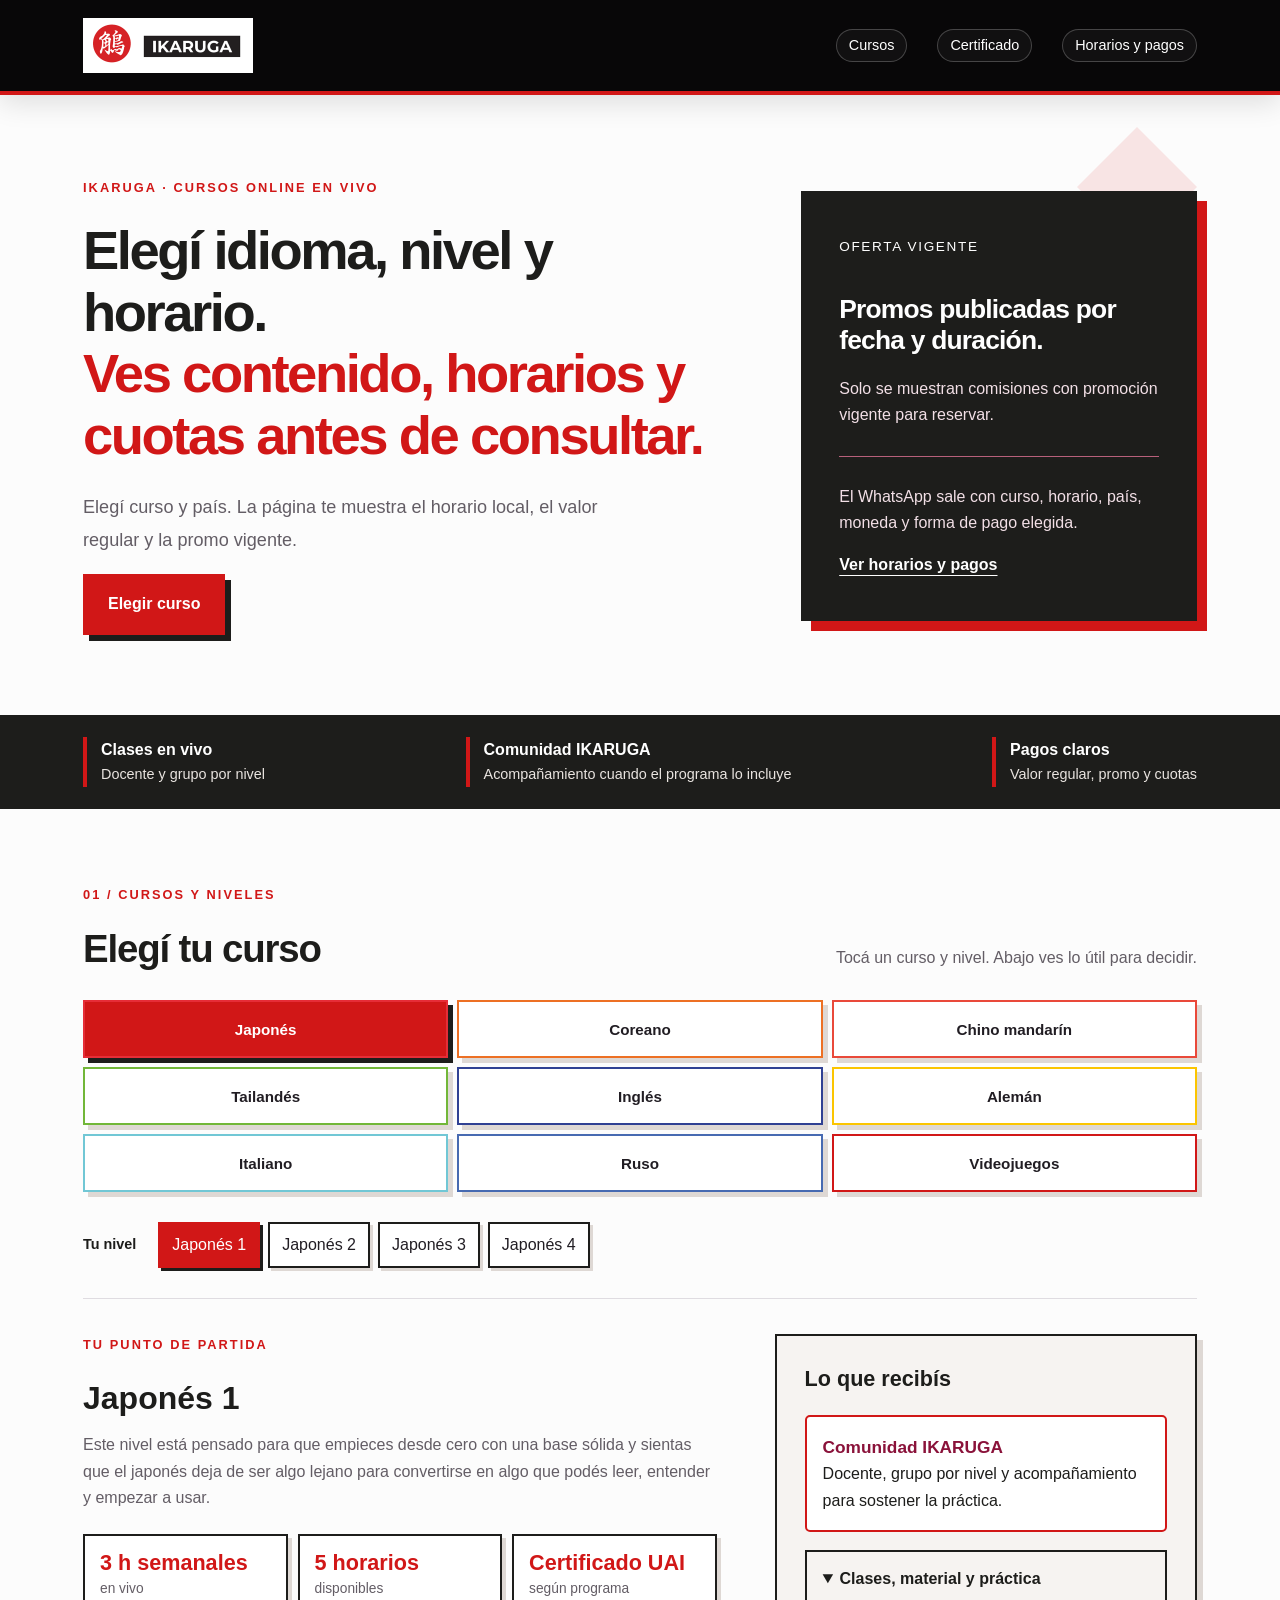
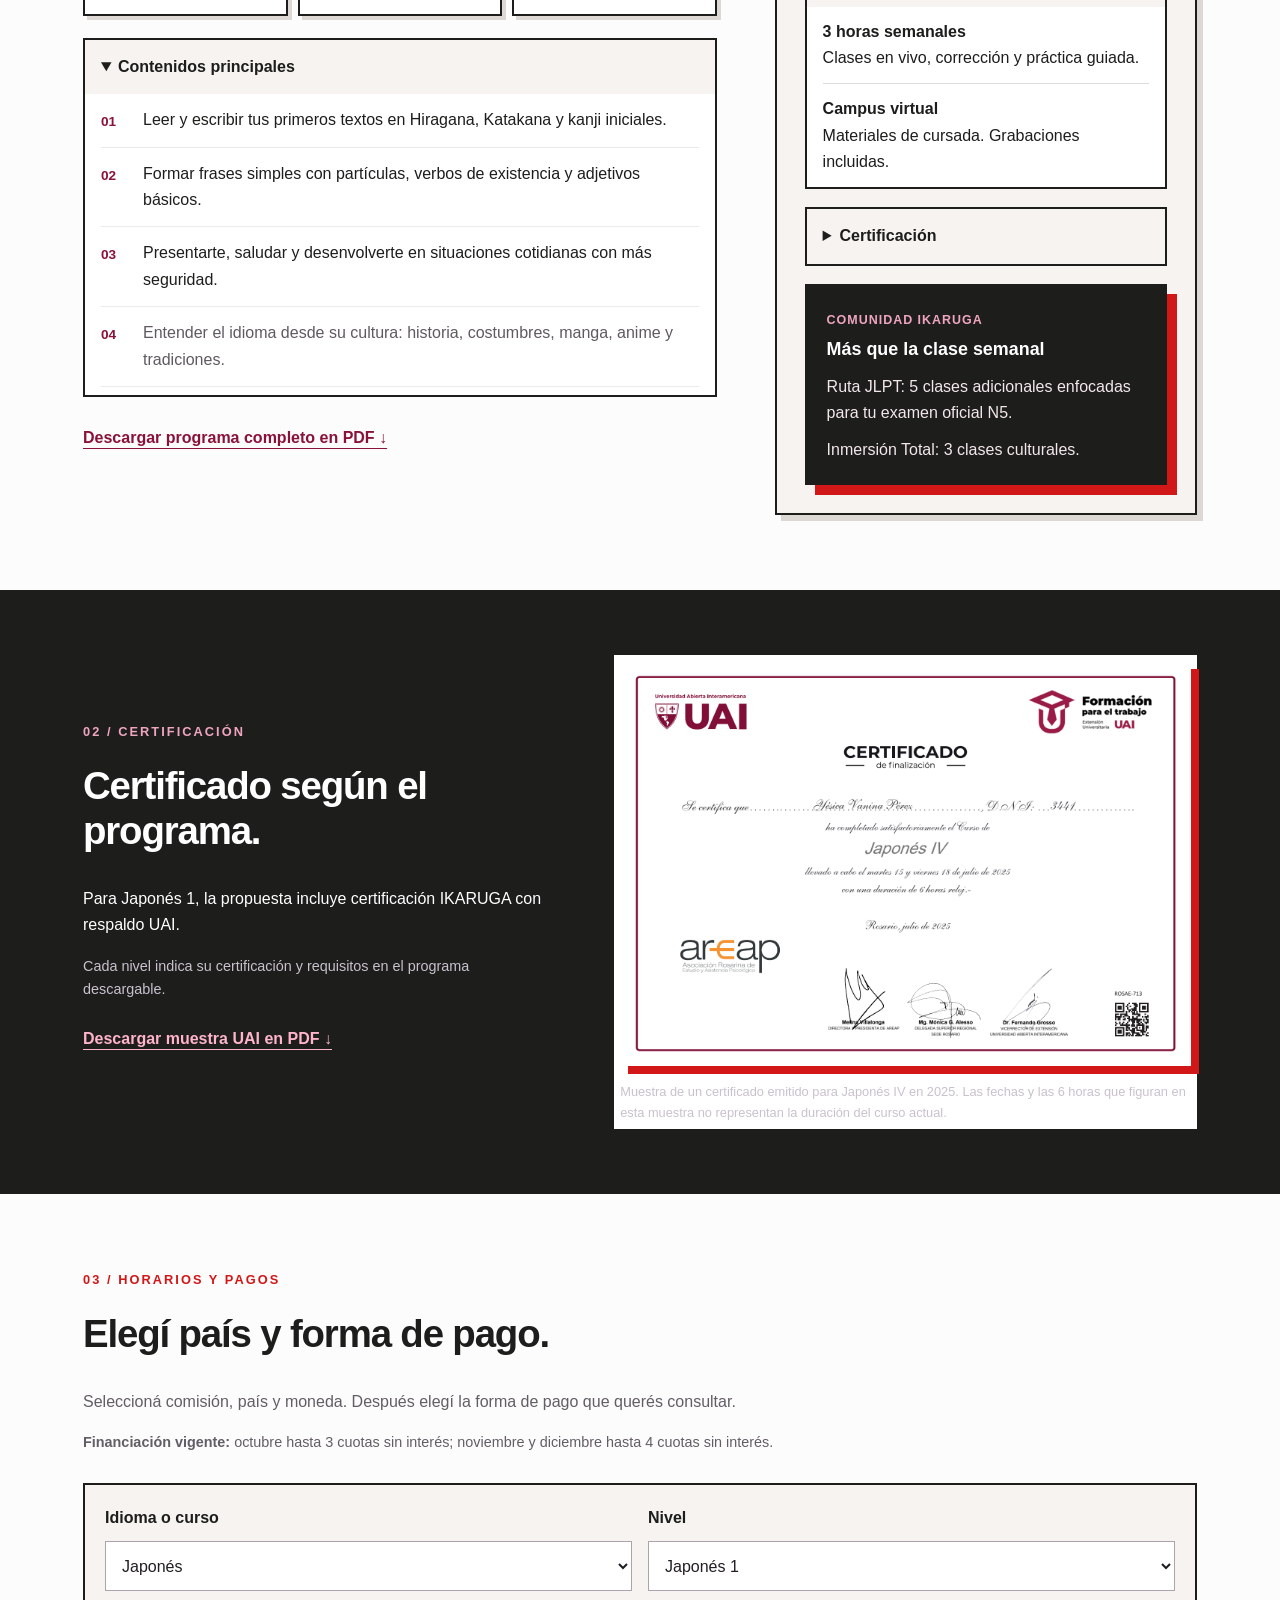
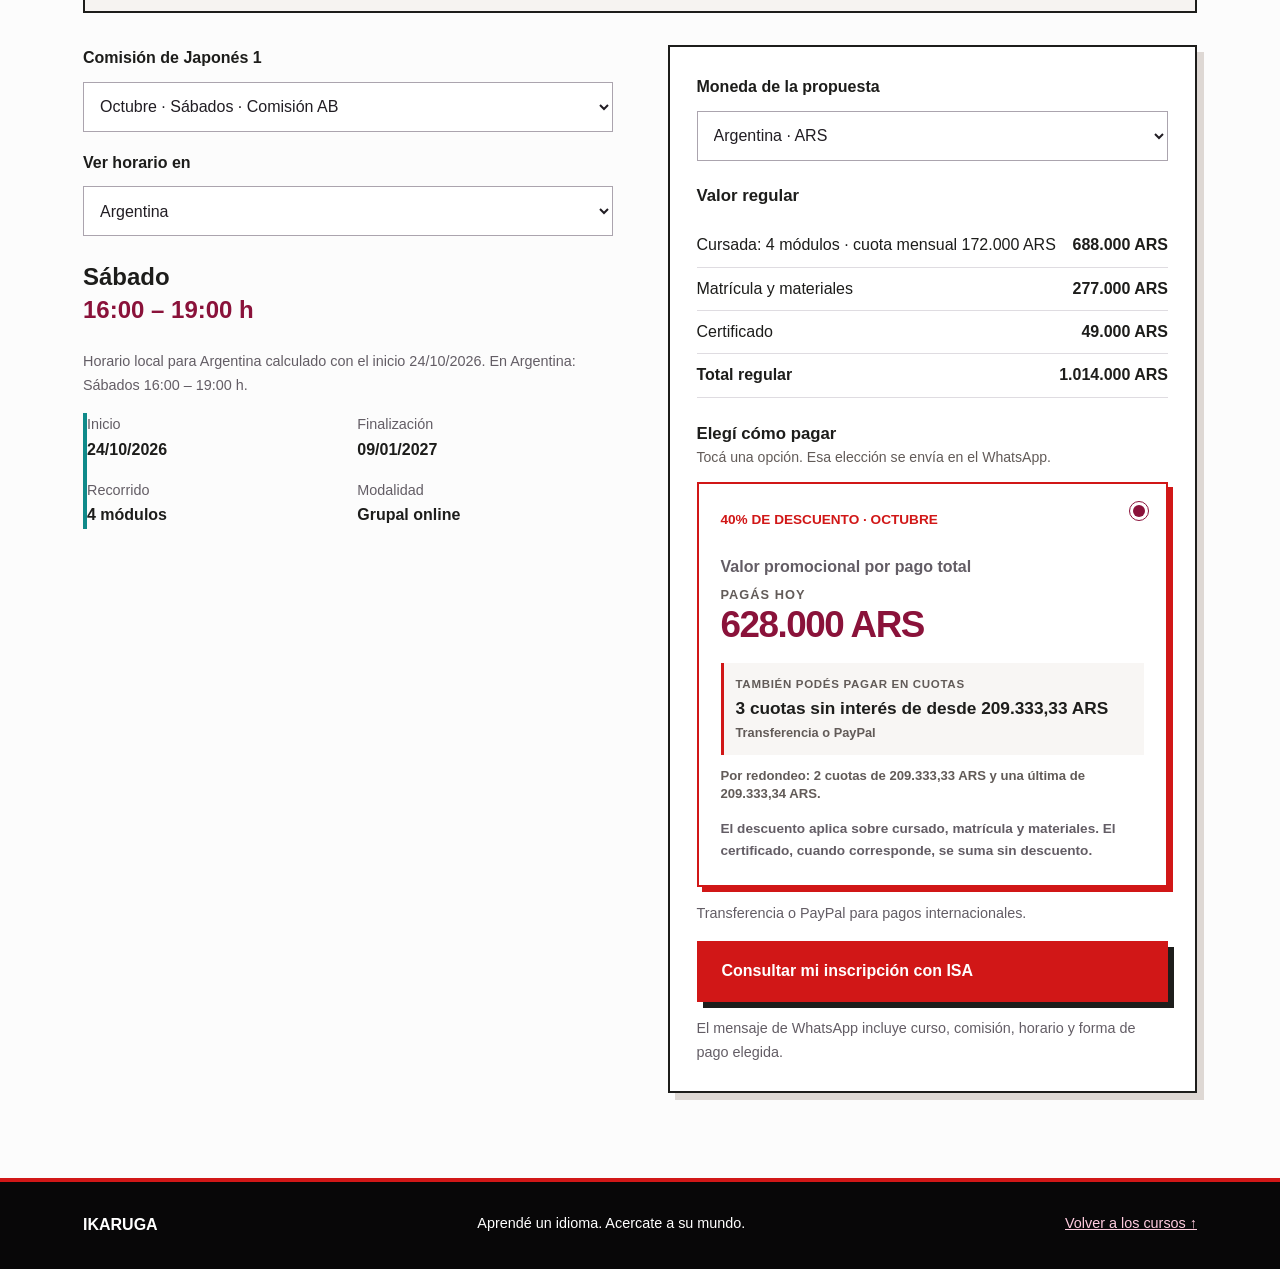
==== index.html @ 0bb5c0a2 "Copia inicial de la landing IKARUGA" ====
<!doctype html>
<html lang="es"><head><meta charset="utf-8"><meta name="viewport" content="width=device-width,initial-scale=1"><title>IKARUGA · Cursos online por nivel</title><meta name="description" content="Cursos online en vivo de IKARUGA: contenidos por nivel, horarios por país, certificación y opciones de pago."><link rel="icon" type="image/svg+xml" href="data:image/svg+xml,%3Csvg xmlns='http://www.w3.org/2000/svg' viewBox='0 0 32 32'%3E%3Crect width='32' height='32' rx='6' fill='%238a123a'/%3E%3Ctext x='16' y='24' text-anchor='middle' fill='white' font-size='24' font-family='serif'%3EI%3C/text%3E%3C/svg%3E"><link rel="stylesheet" href="style.css?v=a8b880e"><link rel="stylesheet" href="mobile-marketing.css?v=a8b880e"></head>
<body><a class="skip" href="#cursos">Ir a los cursos</a><header><a class="brand" href="#inicio" aria-label="IKARUGA inicio"><img src="logo.png" alt="IKARUGA" width="180" height="52"></a><nav aria-label="Principal"><a href="#cursos">Cursos</a><a href="#certificacion">Certificado</a><a href="#inscripcion">Horarios y pagos</a></nav></header>
<main id="inicio"><section class="hero wrap"><div><p class="eyebrow">IKARUGA · CURSOS ONLINE EN VIVO</p><h1>Elegí idioma, nivel y horario.<br><em>Ves contenido, horarios y cuotas antes de consultar.</em></h1><p class="intro">Elegí curso y país. La página te muestra el horario local, el valor regular y la promo vigente.</p><a class="button" href="#cursos">Elegir curso</a></div><aside class="hero-note"><span class="note-number">Oferta vigente</span><h2>Promos publicadas por fecha y duración.</h2><p>Solo se muestran comisiones con promoción vigente para reservar.</p><div class="note-rule"></div><p>El WhatsApp sale con curso, horario, país, moneda y forma de pago elegida.</p><a href="#inscripcion">Ver horarios y pagos</a></aside></section>
<div class="value-band"><div class="wrap"><span><strong>Clases en vivo</strong> Docente y grupo por nivel</span><span><strong>Comunidad IKARUGA</strong> Acompañamiento cuando el programa lo incluye</span><span><strong>Pagos claros</strong> Valor regular, promo y cuotas</span></div></div>
<section class="wrap course-section" id="cursos"><div class="section-top"><div><p class="eyebrow">01 / CURSOS Y NIVELES</p><h2>Elegí tu curso</h2></div><p>Tocá un curso y nivel. Abajo ves lo útil para decidir.</p></div><div id="course-picker" class="course-picker" role="group" aria-label="Elegí tu curso"></div><div class="level-row"><span>Tu nivel</span><div id="levels" role="group" aria-label="Elegí tu nivel"></div></div><article id="course-detail" aria-live="polite"></article></section>
<section class="certificate-section" id="certificacion"><div class="wrap certificate-grid"><div><p class="eyebrow">02 / CERTIFICACIÓN</p><h2>Certificado según el programa.</h2><p id="cert-text"></p><p class="small">Cada nivel indica su certificación y requisitos en el programa descargable.</p><a class="text-link" id="uai-link" href="certificado-uai-muestra.pdf" download>Descargar muestra UAI en PDF ↓</a></div><figure id="uai-figure"><a href="certificado-uai-muestra.pdf" target="_blank" rel="noopener" aria-label="Abrir muestra de certificado UAI en PDF"><img src="certificado-uai.png" alt="Muestra real de certificado de finalización UAI de Japonés IV" width="1516" height="1072"></a><figcaption>Muestra de un certificado emitido para Japonés IV en 2025. Las fechas y las 6 horas que figuran en esta muestra no representan la duración del curso actual.</figcaption></figure></div></section>
<section class="wrap enrollment" id="inscripcion"><p class="eyebrow">03 / HORARIOS Y PAGOS</p><h2>Elegí país y forma de pago.</h2><p>Seleccioná comisión, país y moneda. Después elegí la forma de pago que querés consultar.</p><div class="mobile-choice"><div><label for="quick-course">Idioma o curso</label><select id="quick-course"></select></div><div><label for="quick-level">Nivel</label><select id="quick-level"></select></div></div><div class="enrollment-grid"><div><label for="group">Comisión de <span id="selected-name"></span></label><select id="group"></select><label class="stacked-label" for="country">Ver horario en</label><select id="country"><option value="AR">Argentina</option><option value="CL">Chile</option><option value="US_ET">Estados Unidos (este)</option><option value="US_PT">Estados Unidos (pacífico)</option><option value="ES">España</option><option value="CO">Colombia</option><option value="PY">Paraguay</option><option value="UY">Uruguay</option><option value="VE">Venezuela</option><option value="BO">Bolivia</option><option value="PE">Perú</option><option value="EC">Ecuador</option><option value="MX">México</option></select><div id="schedule" class="schedule"></div></div><div class="payment"><label for="currency">Moneda de la propuesta</label><select id="currency"><option value="ARS">Argentina · ARS</option><option value="USD">Internacional · USD</option><option value="MXN">México · MXN</option></select><div id="price"></div><a class="button full" id="contact" target="_blank" rel="noopener">Consultar mi inscripción con ISA</a><p class="small">El mensaje de WhatsApp incluye curso, comisión, horario y forma de pago elegida.</p></div></div></section>
<footer><div class="wrap"><strong>IKARUGA</strong><span>Aprendé un idioma. Acercate a su mundo.</span><a href="#cursos">Volver a los cursos ↑</a></div></footer></main><script src="data.js?v=c9bdf9d"></script><script src="app.js?v=a97ff61"></script></body></html>
---- style.css ----
:root{--wine:#8a123a;--ink:#211d23;--muted:#635d65;--line:#dfdce1;--paper:#f5f4f6;--white:#fff}*{box-sizing:border-box}html{scroll-behavior:smooth;scroll-padding-top:100px}body{margin:0;color:var(--ink);background:#fff;font:1rem/1.65 'Segoe UI',Arial,sans-serif}a{color:inherit}button,select{font:inherit}button,a,select{-webkit-tap-highlight-color:transparent}a:focus-visible,button:focus-visible,select:focus-visible{outline:3px solid #d97715;outline-offset:5px}.wrap{max-width:1190px;margin:auto;padding-left:38px;padding-right:38px}header{background:#211d23;color:white;display:flex;align-items:center;justify-content:space-between;gap:24px;padding:18px max(38px,calc((100vw - 1114px)/2));min-height:84px}header img{width:170px;height:auto;display:block}nav{display:flex;gap:30px;font-size:.9rem}nav a{text-decoration:none}nav a:hover{color:#f1becb}.hero{display:grid;grid-template-columns:1.6fr 1fr;gap:85px;padding-top:82px;padding-bottom:80px;align-items:center}.eyebrow{color:var(--wine);font-size:.8rem;font-weight:750;letter-spacing:.12em;margin:0 0 22px}h1,h2,h3,p{margin-top:0}h1{font-size:clamp(2.6rem,4.25vw,4rem);line-height:1.13;letter-spacing:-.045em;font-weight:650;margin-bottom:25px}h1 em{color:var(--wine);font-family:Georgia,serif;font-weight:400}h2{font-size:2.4rem;line-height:1.17;letter-spacing:-.03em;font-weight:600}h3{font-size:1.35rem;line-height:1.35}.intro{max-width:550px;color:var(--muted);font-size:1.13rem;line-height:1.8}.button{display:inline-flex;justify-content:space-between;gap:28px;align-items:center;background:var(--wine);color:white;text-decoration:none;border:0;padding:15px 23px;font-weight:650;min-height:54px;border-radius:5px;cursor:pointer}.button:hover{background:#660a28}.subtle,.small{font-size:.9rem;color:var(--muted)}.subtle{margin:14px 0 0}.hero-note{background:var(--wine);color:#fff;padding:40px 36px;position:relative;border-radius:3px}.hero-note h2{font-family:Georgia,serif;font-size:2.2rem;margin:35px 0 20px;font-weight:400}.hero-note p{color:#f2dfe6}.hero-note a{font-weight:600;text-underline-offset:5px}.note-number{font-size:.85rem;text-transform:uppercase;letter-spacing:.12em}.note-rule{height:1px;background:#b8607b;margin:27px 0}.value-band{background:var(--paper);border-block:1px solid var(--line)}.value-band .wrap{display:flex;justify-content:space-between;padding-top:22px;padding-bottom:22px;gap:25px;color:var(--muted);font-size:.9rem}.value-band strong{display:block;color:var(--ink);font-size:1rem}.course-section{padding-top:75px;padding-bottom:75px}.section-top{display:flex;justify-content:space-between;align-items:flex-end;gap:30px;margin-bottom:28px}.section-top h2{margin-bottom:0}.section-top>p{color:var(--muted);margin-bottom:0}.course-picker{display:grid;grid-template-columns:repeat(4,minmax(0,1fr));gap:10px}.course-picker button{display:flex;flex-direction:column;align-items:flex-start;min-width:0;background:#fff;border:1px solid var(--line);border-radius:5px;padding:17px 20px;cursor:pointer;text-align:left;color:var(--ink);font-weight:600}.course-picker button .script{font-size:.92rem;font-weight:400;color:var(--muted)}.course-picker button[aria-pressed=true]{border-color:var(--wine);background:#f9edf1;color:var(--wine);box-shadow:inset 3px 0 var(--wine)}.level-row{display:flex;align-items:center;gap:22px;margin:30px 0;flex-wrap:wrap}.level-row>span{font-size:.9rem;font-weight:600}.level-row>div{display:flex;gap:8px;flex-wrap:wrap}.level-row button{background:#fff;border:1px solid var(--line);padding:8px 15px;border-radius:4px;min-height:44px;cursor:pointer;color:var(--ink)}.level-row button[aria-pressed=true]{background:var(--ink);border-color:var(--ink);color:#fff}.course-detail-grid{display:grid;grid-template-columns:1.5fr 1fr;border-top:1px solid var(--line);gap:58px;padding-top:35px}.course-heading{font-size:2rem;margin-bottom:12px}.course-desc{color:var(--muted)}.goals{padding:0;list-style:none;counter-reset:goal;margin:24px 0}.goals li{counter-increment:goal;position:relative;padding:13px 0 13px 42px;border-bottom:1px solid #ece9ed;line-height:1.65}.goals li:before{content:counter(goal,decimal-leading-zero);position:absolute;left:0;color:var(--wine);font-size:.85rem;font-weight:700;top:17px}.benefits{background:var(--paper);padding:28px;border-radius:5px;align-self:start}.benefit{padding:12px 0;border-bottom:1px solid var(--line);font-size:1rem}.benefit strong{display:block}.benefit:last-child{border-bottom:0}.extra{padding-left:16px;border-left:3px solid var(--wine);margin-top:20px}.extra p{margin:0 0 10px}.text-link{display:inline-block;font-weight:650;color:var(--wine);text-underline-offset:5px;padding:10px 0}.certificate-section{background:#211d23;color:white;padding:65px 0}.certificate-section .eyebrow{color:#efa5bf}.certificate-grid{display:grid;grid-template-columns:1fr 1.25fr;gap:65px;align-items:center}.certificate-section .small{color:#c9c1cd}.certificate-section .text-link{color:#ffb4cc}figure{margin:0}figure img{width:100%;height:auto;display:block;border-radius:4px;box-shadow:0 10px 28px #0003}figcaption{font-size:.8rem;color:#c9c1cd;margin-top:15px}.enrollment{padding-top:75px;padding-bottom:85px}.enrollment>p:not(.eyebrow){color:var(--muted)}.enrollment-grid{display:grid;grid-template-columns:1fr 1fr;gap:55px;margin-top:32px}label{display:block;font-weight:600;margin-bottom:10px}select{width:100%;max-width:100%;min-height:50px;padding:10px 12px;background:white;border:1px solid #aba4ae;border-radius:4px;color:var(--ink)}.schedule{padding:25px 0}.schedule .when{font-size:1.5rem;line-height:1.35;font-weight:600}.schedule dl{display:grid;grid-template-columns:1fr 1fr;gap:15px}.schedule dt{font-size:.9rem;color:var(--muted)}.schedule dd{margin:0;font-weight:600}.payment{border:1px solid var(--line);padding:27px;border-radius:5px}.amount{font-size:2.3rem;font-weight:650;letter-spacing:-.04em;line-height:1.2;margin:10px 0 25px}.price-label{margin-top:22px;margin-bottom:0;color:var(--muted)}.price-line{display:flex;justify-content:space-between;gap:16px;padding:8px 0;border-bottom:1px solid var(--line)}.price-line span:last-child{white-space:nowrap;font-weight:600}.full{width:100%;margin-top:16px}.payment .small{margin:15px 0 0}.payment details{margin-top:20px}.payment summary{cursor:pointer;font-weight:600}.payment details p{font-size:.95rem;color:var(--muted);margin:10px 0}.empty{padding:22px;background:var(--paper);border-radius:4px}footer{background:var(--paper);border-top:1px solid var(--line);padding:30px 0}footer .wrap{display:flex;gap:24px;justify-content:space-between;flex-wrap:wrap}footer span,footer a{font-size:.9rem}.skip{position:absolute;left:-9999px}.skip:focus{left:12px;top:12px;background:white;padding:12px;z-index:10}@media(max-width:850px){.wrap{padding-left:24px;padding-right:24px}header{padding:18px 24px}nav{gap:15px}.hero{gap:35px;padding-top:50px;padding-bottom:50px}.hero-note{padding:28px}.hero-note h2{font-size:1.8rem}.certificate-grid{gap:30px}.course-detail-grid{gap:30px}.enrollment-grid{gap:25px}.section-top{display:block}.section-top>p{margin-top:18px}}@media(max-width:620px){header{flex-direction:column;align-items:flex-start;gap:12px}header img{width:145px}nav{width:100%;justify-content:space-between;gap:12px;font-size:.85rem;flex-wrap:wrap}.wrap{padding-left:20px;padding-right:20px}.hero{grid-template-columns:1fr;gap:28px;padding-top:38px;padding-bottom:38px}h1{font-size:2.65rem}.hero-note{padding:25px}.hero-note h2{margin:16px 0;font-size:1.8rem}.hero-note .note-rule,.hero-note .note-rule+p{display:none}.hero-note p{margin-bottom:14px}.value-band .wrap{flex-wrap:wrap;gap:20px}.value-band span{flex:1 1 130px}.course-section,.enrollment{padding-top:45px;padding-bottom:45px}h2{font-size:2rem}.course-picker{grid-template-columns:repeat(2,minmax(0,1fr))}.course-picker button{padding:13px 15px}.course-detail-grid,.certificate-grid,.enrollment-grid{grid-template-columns:1fr;gap:28px}.certificate-section{padding:40px 0}.benefits,.payment{padding:23px}.eyebrow{font-size:.78rem}.full{font-size:.95rem}.amount{font-size:2.1rem}footer .wrap{flex-direction:column;gap:8px}}@media(prefers-reduced-motion:reduce){html{scroll-behavior:auto}}
.regular{margin-top:24px}.regular h3{font-size:1.05rem}.payment-choice{margin-top:25px}.payment-choice h3{font-size:1.05rem}.promo{background:#f9edf1;border:1px solid #eac4d1;padding:22px;margin-top:14px;border-radius:4px}.card-option{background:#fff;border:1px solid #cabec6;padding:20px;margin-top:16px;border-radius:4px}.promo,.card-option{display:block;position:relative;cursor:pointer}.promo input,.card-option input{accent-color:var(--wine);float:right;width:20px;height:20px}.promo:has(input:checked),.card-option:has(input:checked){outline:3px solid #8a123a22;border-color:var(--wine)}.promo-tag{font-size:.85rem;font-weight:750;color:var(--wine)}.promo .amount,.card-option .amount{color:var(--wine);margin:8px 0 15px}.promo-total{margin-bottom:10px}.promo .small,.card-option .small{font-size:.85rem}.price-line{flex-wrap:wrap}.course-picker{grid-template-columns:repeat(3,minmax(0,1fr))}.intent-picker{display:flex;gap:10px;flex-wrap:wrap;margin:-10px 0 32px}.intent-picker button{border:1px solid var(--line);background:#fff;color:var(--ink);border-radius:999px;min-height:44px;padding:8px 16px;cursor:pointer;font-weight:650}.intent-picker button[aria-pressed=true]{background:var(--ink);border-color:var(--ink);color:#fff}.decision-card{background:#211d23;color:#fff;border-radius:5px;padding:22px;margin:0 0 22px}.decision-card span{display:block;color:#efa5bf;font-size:.78rem;text-transform:uppercase;letter-spacing:.1em;font-weight:750;margin-bottom:8px}.decision-card strong{display:block;font-size:1.35rem;line-height:1.28;margin-bottom:10px}.decision-card p{color:#f3e7ec;margin:0}.quick-summary{display:grid;grid-template-columns:repeat(3,1fr);gap:10px;margin:22px 0}.quick-summary div{background:var(--paper);border:1px solid var(--line);border-radius:5px;padding:15px}.quick-summary strong{display:block;color:var(--wine);font-size:1.35rem;line-height:1.1}.quick-summary span{display:block;color:var(--muted);font-size:.86rem;line-height:1.35;margin-top:6px}.program-details,.benefit-drop{border:1px solid var(--line);border-radius:5px;margin:18px 0;background:#fff}.program-details summary,.benefit-drop summary{cursor:pointer;font-weight:700;padding:14px 16px}.program-details .goals{margin:0;padding:0 16px 8px}.benefit-drop .benefit{margin:0 16px}.secondary-goal{color:#5f5962}.stacked-label{margin-top:18px}.mobile-choice{display:grid;grid-template-columns:1fr 1fr;gap:16px;background:var(--paper);border:1px solid var(--line);border-radius:5px;margin-top:28px;padding:20px}.main-benefit{background:#fff;border:1px solid #e8d8de;border-radius:5px;margin-bottom:10px;padding:16px}.main-benefit strong{color:var(--wine);font-size:1.08rem}.community{background:#211d23;color:#fff;border-radius:5px;margin-top:18px;padding:20px}.community span{display:inline-block;color:#efa5bf;font-size:.78rem;font-weight:750;letter-spacing:.08em;text-transform:uppercase;margin-bottom:8px}.community strong{display:block;font-size:1.12rem;line-height:1.3;margin-bottom:12px}.community p{margin:10px 0 0;color:#f3e7ec}.schedule .when span{color:var(--wine)}@media(max-width:620px){body{font-size:1.02rem;line-height:1.6}header{position:sticky;top:0;z-index:5}.hero{min-height:calc(100svh - 84px);align-content:center}.button{width:100%;justify-content:center;text-align:center}.value-band{border-top:0}.value-band .wrap{display:grid;grid-template-columns:1fr;gap:12px}.value-band span{background:#fff;border:1px solid var(--line);border-radius:5px;padding:14px}.section-top{margin-bottom:22px}.course-picker{display:flex;overflow-x:auto;scroll-snap-type:x mandatory;margin-left:-20px;margin-right:-20px;padding:0 20px 8px}.course-picker button{flex:0 0 45%;scroll-snap-align:start;min-height:82px}.level-row{display:block;margin:24px 0}.level-row>span{display:block;margin-bottom:10px}.level-row>div{display:flex;overflow-x:auto;padding-bottom:8px;flex-wrap:nowrap}.level-row button{flex:0 0 auto}.intent-picker{overflow-x:auto;flex-wrap:nowrap;margin:0 -20px 24px;padding:0 20px 8px}.intent-picker button{flex:0 0 auto;white-space:nowrap}.course-detail-grid{padding-top:20px}.course-heading{font-size:1.72rem}.decision-card{padding:18px;margin-bottom:18px}.quick-summary{grid-template-columns:1fr;gap:8px}.quick-summary div{display:flex;align-items:center;justify-content:space-between;gap:16px}.quick-summary strong{font-size:1.2rem;min-width:max-content}.quick-summary span{text-align:right;margin-top:0}.program-details:not([open]){background:var(--paper)}.goals li{padding-left:36px}.secondary-goal{display:none}.program-details[open] .secondary-goal{display:list-item}.benefits{padding:18px;margin-left:-4px;margin-right:-4px}.benefit{padding:14px 0}.benefit-drop .benefit{margin:0 12px}.community{margin-left:-4px;margin-right:-4px}.certificate-section .text-link,.text-link{min-height:48px}.enrollment h2{font-size:1.88rem}.mobile-choice{grid-template-columns:1fr;margin-top:22px;padding:16px;gap:14px}.mobile-choice label:before{content:'1';display:inline-grid;place-items:center;width:22px;height:22px;background:var(--wine);color:#fff;border-radius:50%;font-size:.78rem;margin-right:8px}.mobile-choice div+div label:before{content:'2'}.enrollment-grid{margin-top:18px}.schedule{padding:18px 0 12px}.schedule .when{font-size:1.42rem}.schedule dl{grid-template-columns:1fr;background:var(--paper);padding:16px;border-radius:5px}.payment{padding:19px;border-color:#cfc9d1;box-shadow:0 10px 30px #211d2312}.promo,.card-option{padding:18px}.price-line{display:grid;grid-template-columns:1fr auto;align-items:start}.amount{font-size:1.92rem;word-break:break-word}.full{position:sticky;bottom:12px;z-index:4;box-shadow:0 10px 30px #211d2330}.course-picker{grid-template-columns:repeat(2,minmax(0,1fr))}}
---- mobile-marketing.css ----
:root{
  --gold:#f4b942;
  --teal:#0f8a8a;
  --coral:#ef5d60;
  --pink:#fff0f5;
  --mint:#e9fbf7;
}

body{
  background:linear-gradient(180deg,#fff 0%,#fff8fb 34%,#f5fbfa 100%);
}

header{
  background:#151116;
  border-bottom:3px solid var(--gold);
}

.hero{
  position:relative;
}

.hero:before{
  content:"";
  position:absolute;
  inset:32px 38px auto auto;
  width:120px;
  height:120px;
  background:linear-gradient(135deg,var(--gold),var(--coral));
  clip-path:polygon(50% 0,100% 50%,50% 100%,0 50%);
  opacity:.16;
  z-index:-1;
}

h1 em{
  color:#b30f4d;
}

.button{
  background:linear-gradient(135deg,#a20f45,#ef5d60);
  box-shadow:0 12px 24px #8a123a2b;
}

.hero-note,
.decision-card,
.community{
  background:linear-gradient(145deg,#23141f,#8a123a 58%,#0f8a8a);
}

.value-band{
  background:#fff8e8;
}

.value-band .wrap span{
  border-left:4px solid var(--gold);
  padding-left:14px;
}

.course-picker button{
  box-shadow:0 8px 20px #211d2308;
}

.course-picker button[aria-pressed=true]{
  background:#fff0f5;
  box-shadow:inset 4px 0 #ef5d60,0 10px 22px #8a123a17;
}

.intent-picker button[aria-pressed=true],
.level-row button[aria-pressed=true]{
  background:linear-gradient(135deg,#8a123a,#0f8a8a);
  border-color:#0f8a8a;
}

.quick-summary div:nth-child(1){
  background:#fff8e8;
  border-color:#f1d08b;
}

.quick-summary div:nth-child(2){
  background:#e9fbf7;
  border-color:#a8dcd5;
}

.quick-summary div:nth-child(3){
  background:#fff0f5;
  border-color:#e7b7c8;
}

.quick-summary strong{
  color:#8a123a;
}

.program-details summary,
.benefit-drop summary{
  background:#fbfafc;
}

.benefits{
  background:#fff8fb;
  border:1px solid #ead4df;
}

.main-benefit{
  background:#fff;
  border-color:#f4b942;
  box-shadow:0 10px 24px #f4b9421f;
}

.certificate-section{
  background:linear-gradient(145deg,#151116,#2c1f2a 50%,#0b5d61);
}

.mobile-choice{
  background:#fff8e8;
  border-color:#f0d79b;
}

.payment{
  background:#fff;
}

.promo{
  background:#fff0f5;
}

.card-option{
  background:#f8fffd;
}

.promo:has(input:checked),
.card-option:has(input:checked){
  box-shadow:0 10px 22px #8a123a18;
}

.schedule dl{
  border-left:4px solid var(--teal);
}

footer{
  background:#151116;
  color:#fff;
}

footer a{
  color:#ffccdf;
}

@media(max-width:620px){
  body{
    font-size:.96rem;
    line-height:1.52;
  }

  .wrap{
    padding-left:18px;
    padding-right:18px;
  }

  header{
    gap:8px;
    padding:12px 18px;
    min-height:72px;
  }

  header img{
    width:128px;
  }

  nav{
    font-size:.78rem;
    gap:8px;
  }

  .hero{
    min-height:auto;
    padding-top:30px;
    padding-bottom:30px;
    gap:18px;
  }

  .hero:before{
    width:86px;
    height:86px;
    inset:20px 18px auto auto;
  }

  h1{
    font-size:2.18rem;
    line-height:1.06;
    margin-bottom:16px;
  }

  h2{
    font-size:1.62rem;
    line-height:1.12;
  }

  .intro{
    font-size:.98rem;
    line-height:1.55;
  }

  .subtle,
  .small{
    font-size:.82rem;
    line-height:1.45;
  }

  .hero-note{
    padding:18px;
  }

  .hero-note h2{
    font-size:1.42rem;
    line-height:1.16;
  }

  .value-band .wrap{
    gap:9px;
  }

  .value-band span{
    padding:11px 12px;
    font-size:.82rem;
  }

  .course-section,
  .enrollment{
    padding-top:34px;
    padding-bottom:36px;
  }

  .section-top>p{
    font-size:.9rem;
    line-height:1.45;
  }

  .course-picker button{
    flex-basis:42%;
    min-height:70px;
    padding:11px 12px;
    font-size:.9rem;
  }

  .course-picker button .script{
    font-size:.78rem;
  }

  .level-row{
    margin:18px 0;
  }

  .level-row button,
  .intent-picker button{
    min-height:38px;
    padding:7px 12px;
    font-size:.86rem;
  }

  .intent-picker{
    margin-bottom:18px;
  }

  .course-picker,
  .intent-picker{
    margin-left:0;
    margin-right:0;
    padding-left:0;
    padding-right:0;
  }

  .course-picker{
    display:grid;
    grid-template-columns:repeat(2,minmax(0,1fr));
    overflow:visible;
    gap:8px;
  }

  .course-picker button{
    width:100%;
    min-width:0;
    flex-basis:auto;
  }

  .level-row>div,
  .intent-picker{
    display:flex;
    flex-wrap:wrap;
    overflow:visible;
    padding-bottom:0;
  }

  .intent-picker button{
    flex:1 1 calc(50% - 8px);
    white-space:normal;
  }

  .course-heading{
    font-size:1.46rem;
    margin-bottom:10px;
  }

  .decision-card{
    padding:15px;
  }

  .decision-card strong{
    font-size:1.15rem;
  }

  .decision-card p{
    font-size:.9rem;
    line-height:1.45;
  }

  .quick-summary{
    margin:14px 0;
  }

  .quick-summary div{
    padding:10px 12px;
  }

  .quick-summary strong{
    font-size:1.05rem;
  }

  .quick-summary span{
    font-size:.78rem;
  }

  .program-details summary,
  .benefit-drop summary{
    padding:11px 13px;
    font-size:.9rem;
  }

  .goals li{
    padding-top:10px;
    padding-bottom:10px;
    font-size:.88rem;
    line-height:1.45;
  }

  .benefits{
    padding:14px;
  }

  .benefit{
    font-size:.9rem;
    line-height:1.45;
  }

  .community{
    padding:16px;
  }

  .certificate-section{
    padding:32px 0;
  }

  .certificate-section h2,
  .enrollment h2{
    font-size:1.58rem;
  }

  .mobile-choice{
    padding:13px;
  }

  .mobile-choice label:before{
    width:19px;
    height:19px;
    font-size:.7rem;
  }

  .schedule .when{
    font-size:1.22rem;
  }

  .schedule dl{
    padding:13px;
  }

  .schedule dt{
    font-size:.78rem;
  }

  .schedule dd{
    font-size:.9rem;
  }

  .payment{
    padding:15px;
  }

  .regular h3,
  .payment-choice h3{
    font-size:.95rem;
  }

  .price-line{
    font-size:.86rem;
  }

  .promo,
  .card-option{
    padding:14px;
  }

  .promo-tag{
    font-size:.74rem;
  }

  .price-label{
    font-size:.84rem;
  }

  .amount{
    font-size:1.55rem;
    margin-bottom:12px;
  }

  .promo-total{
    font-size:.9rem;
  }

  .full{
    font-size:.9rem;
    min-height:50px;
  }
}


/* Brand refinement from IKARUGA manual */
:root{
  --brand-red:#d11717;
  --brand-black:#1d1d1b;
  --brand-white:#fcfcfc;
  --brand-soft:#f6f3f1;
  --brand-line:#ded8d4;
  --brand-gold:#fbc500;
  --brand-jp:#e62d37;
  --brand-kr:#ed7024;
  --brand-zh:#e9493a;
  --brand-th:#72b739;
  --brand-en:#304193;
  --brand-de:#fbc500;
  --brand-it:#71c7d5;
  --brand-ru:#476ab1;
}

body{
  color:var(--brand-black);
  background:var(--brand-white);
  font-family:Montserrat,Chivo,"Segoe UI",Arial,sans-serif;
}

header{
  background:#080708;
  border-bottom:4px solid var(--brand-red);
  box-shadow:0 8px 26px #0000001f;
}

nav a{
  border:1px solid rgba(252,252,252,.22);
  border-radius:999px;
  padding:8px 12px;
  line-height:1;
  background:rgba(252,252,252,.04);
}

nav a:hover{background:#d11717;color:#fff;}

.eyebrow{
  color:var(--brand-red);
  letter-spacing:.16em;
  font-weight:800;
}

h1,h2,h3,.course-name{font-family:Saira,Montserrat,"Segoe UI",Arial,sans-serif;}

h1 em{
  color:var(--brand-red);
  font-family:Saira,Montserrat,"Segoe UI",Arial,sans-serif;
  font-style:normal;
  font-weight:800;
}

.button{
  background:var(--brand-red);
  border:2px solid var(--brand-red);
  border-radius:0;
  box-shadow:6px 6px 0 var(--brand-black);
  text-transform:none;
}

.button:hover{background:#a90000;}

.hero:before{
  background:var(--brand-red);
  opacity:.10;
}

.hero-note,.decision-card,.community{
  background:#1d1d1b;
  border:2px solid #1d1d1b;
  border-radius:0;
  box-shadow:10px 10px 0 #d11717;
}

.hero-note h2{font-family:Saira,Montserrat,"Segoe UI",Arial,sans-serif;font-weight:800;}

.value-band{
  background:#1d1d1b;
  color:#fff;
  border:0;
}

.value-band .wrap span{
  border-left:4px solid var(--brand-red);
  background:transparent;
  color:#e9e4e0;
}

.value-band strong{color:#fff;}

.course-section{position:relative;}

.course-picker button,
.level-row button,
.intent-picker button{
  position:relative;
  border:2px solid var(--brand-black);
  border-radius:0;
  background:#fff;
  box-shadow:5px 5px 0 #ded8d4;
  transition:transform .15s ease,box-shadow .15s ease,background .15s ease,color .15s ease;
}

.course-picker button:hover,
.level-row button:hover,
.intent-picker button:hover{
  transform:translate(-2px,-2px);
  box-shadow:7px 7px 0 #ded8d4;
}

.course-picker button[aria-pressed=true],
.level-row button[aria-pressed=true],
.intent-picker button[aria-pressed=true]{
  color:#fff;
  background:var(--brand-red);
  border-color:var(--brand-red);
  box-shadow:5px 5px 0 var(--brand-black);
}

.course-picker button[aria-pressed=true] .script{color:#fff;}

.course-picker button:after,
.level-row button:after,
.intent-picker button:after{
  content:"Tocar";
  position:absolute;
  right:8px;
  bottom:6px;
  color:#777;
  font-size:.66rem;
  font-weight:800;
  letter-spacing:.08em;
  text-transform:uppercase;
}

.course-picker button[aria-pressed=true]:after,
.level-row button[aria-pressed=true]:after,
.intent-picker button[aria-pressed=true]:after{
  content:"Elegido";
  color:#fff;
}

.button-state{
  display:inline-block;
  align-self:flex-start;
  margin-bottom:8px;
  padding:3px 7px;
  border:1px solid currentColor;
  font-size:.66rem;
  line-height:1;
  letter-spacing:.08em;
  text-transform:uppercase;
  font-weight:900;
}

.course-name{font-weight:900;line-height:1.1;}

.course-picker button:nth-child(1){border-color:var(--brand-jp);}
.course-picker button:nth-child(2){border-color:var(--brand-kr);}
.course-picker button:nth-child(3){border-color:var(--brand-zh);}
.course-picker button:nth-child(4){border-color:var(--brand-th);}
.course-picker button:nth-child(5){border-color:var(--brand-en);}
.course-picker button:nth-child(6){border-color:var(--brand-de);}
.course-picker button:nth-child(7){border-color:var(--brand-it);}
.course-picker button:nth-child(8){border-color:var(--brand-ru);}
.course-picker button:nth-child(9){border-color:var(--brand-red);}

.quick-summary div{
  border:2px solid var(--brand-black) !important;
  border-radius:0;
  background:#fff !important;
  box-shadow:4px 4px 0 #ded8d4;
}

.quick-summary strong{color:var(--brand-red);font-family:Saira,Montserrat,"Segoe UI",Arial,sans-serif;}

.program-details,.benefit-drop,.benefits,.payment,.mobile-choice,select,.promo,.card-option{
  border-radius:0;
}

.program-details,.benefit-drop{border:2px solid var(--brand-black);}

.program-details summary,.benefit-drop summary{
  background:#f6f3f1;
}

.benefits{
  background:#f6f3f1;
  border:2px solid var(--brand-black);
  box-shadow:6px 6px 0 #ded8d4;
}

.main-benefit{
  border:2px solid var(--brand-red);
  box-shadow:none;
}

.certificate-section{
  background:#1d1d1b;
}

figure img{border-radius:0;border:2px solid #fff;box-shadow:8px 8px 0 #d11717;}

.mobile-choice{
  background:#f6f3f1;
  border:2px solid var(--brand-black);
}

.payment{
  border:2px solid var(--brand-black);
  box-shadow:7px 7px 0 #ded8d4;
}

.promo,.card-option{
  border:2px solid var(--brand-black);
  background:#fff;
  box-shadow:4px 4px 0 #ded8d4;
}

.promo:has(input:checked),.card-option:has(input:checked){
  border-color:var(--brand-red);
  box-shadow:5px 5px 0 var(--brand-red);
  outline:0;
}

.promo-tag{color:var(--brand-red);}

footer{background:#080708;border-top:4px solid var(--brand-red);}

@media(max-width:620px){
  header{align-items:stretch;}
  nav{display:grid;grid-template-columns:repeat(3,1fr);width:100%;}
  nav a{display:flex;align-items:center;justify-content:center;text-align:center;min-height:36px;padding:7px 6px;font-size:.74rem;}
  h1{font-size:1.92rem;letter-spacing:-.025em;}
  .hero{padding-top:24px;padding-bottom:24px;}
  .hero-note{box-shadow:6px 6px 0 #d11717;}
  .value-band .wrap span{padding:12px 0 12px 12px;border-left-width:3px;}
  .course-picker{grid-template-columns:1fr 1fr;gap:11px;}
  .course-picker button{min-height:92px;padding:10px 10px 22px;font-size:.91rem;}
  .button-state{font-size:.58rem;padding:3px 5px;margin-bottom:6px;}
  .course-picker button:after{font-size:.57rem;right:7px;bottom:5px;}
  .level-row>div,.intent-picker{gap:10px;}
  .level-row button,.intent-picker button{min-height:46px;padding:8px 28px 15px 12px;font-weight:800;}
  .level-row button:after,.intent-picker button:after{font-size:.56rem;right:7px;bottom:4px;}
  .quick-summary{grid-template-columns:1fr;}
  .quick-summary div{display:grid;grid-template-columns:1fr;gap:2px;align-items:start;}
  .quick-summary span{text-align:left;}
  .decision-card,.community{box-shadow:6px 6px 0 #d11717;}
  .benefits,.payment{box-shadow:5px 5px 0 #ded8d4;}
  .full{box-shadow:5px 5px 0 #1d1d1b;}
}

figure{background:#fff;}
.certificate-section figure{padding:6px;background:#fff;}


/* Compact mobile course controls */
.intent-picker{display:none !important;}
.decision-card{display:none !important;}
.course-picker{grid-template-columns:repeat(3,minmax(0,1fr));gap:9px;}
.course-picker button{min-height:58px;padding:10px 8px 8px;align-items:center;justify-content:center;text-align:center;}
.course-picker button .script{display:none !important;}
.course-picker button:after,.level-row button:after,.intent-picker button:after{content:"" !important;display:none !important;}
.course-name{font-size:.95rem;line-height:1.12;}
.level-row button{min-height:38px;padding:8px 12px;box-shadow:3px 3px 0 #ded8d4;}
.level-row button[aria-pressed=true]{box-shadow:3px 3px 0 var(--brand-black);}
@media(max-width:620px){
  .course-picker{grid-template-columns:repeat(3,minmax(0,1fr));gap:8px;}
  .course-picker button{min-height:54px;padding:8px 6px;font-size:.82rem;box-shadow:3px 3px 0 #ded8d4;}
  .course-picker button[aria-pressed=true]{box-shadow:3px 3px 0 var(--brand-black);}
  .course-name{font-size:.82rem;line-height:1.12;}
  .level-row{margin:16px 0 14px;}
  .level-row>div{gap:8px;}
  .level-row button{min-height:36px;padding:7px 10px;font-size:.8rem;}
  .course-detail-grid{border-top:1px solid var(--brand-line);}
}

/* Clear installment breakdown */
.quota-box{display:flex;flex-direction:column;gap:4px;margin:12px 0;padding:12px;border-left:3px solid var(--brand-red,#d11717);background:#f8f6f4;}
.quota-box span{display:block;font-size:.72rem;text-transform:uppercase;letter-spacing:.06em;color:#625b58;font-weight:800;}
.quota-box strong{display:block;font-size:1.08rem;line-height:1.2;color:#1d1d1b;}
.quota-box small{font-size:.8rem;color:#625b58;font-weight:700;}
.quota-note{font-size:.82rem;line-height:1.35;margin:8px 0 0;color:#625b58;font-weight:700;}
@media(max-width:620px){.quota-box{gap:5px;padding:11px}.quota-box strong{font-size:1rem}.quota-note{font-size:.78rem}}

/* Production sales polish */
.amount{display:flex;flex-direction:column;gap:2px;color:var(--brand-red,#d11717);}
.amount span{font-family:Saira,Montserrat,"Segoe UI",Arial,sans-serif;font-size:.8rem;line-height:1;text-transform:uppercase;letter-spacing:.08em;color:#625b58;font-weight:900;}
.payment-helper{font-size:.88rem;line-height:1.45;color:#625b58;margin:-4px 0 12px;}
.payment-choice h3{margin-bottom:6px;}
.promo,.card-option{transition:transform .12s ease, box-shadow .12s ease, border-color .12s ease;}
.promo:active,.card-option:active,.course-picker button:active,.level-row button:active{transform:translate(2px,2px);box-shadow:1px 1px 0 #1d1d1b;}
.promo input,.card-option input{float:none;position:absolute;right:14px;top:14px;}
.promo-tag{display:inline-block;max-width:calc(100% - 34px);line-height:1.25;}
.hero-note h2{font-size:1.65rem;}
.value-band .wrap span:nth-child(2){border-left-color:var(--brand-red,#d11717);}
@media(max-width:620px){
  .hero{min-height:auto;}
  .hero .intro{font-size:.98rem;line-height:1.55;}
  .hero-note{padding:18px;}
  .hero-note h2{font-size:1.34rem;line-height:1.2;margin:12px 0;}
  .hero-note p{font-size:.9rem;line-height:1.45;}
  .value-band .wrap span{font-size:.86rem;line-height:1.35;}
  .value-band strong{font-size:.92rem;}
  .program-details summary,.benefit-drop summary{padding:12px 13px;}
  .goals li{font-size:.92rem;line-height:1.45;padding-top:10px;padding-bottom:10px;}
  .benefit{font-size:.92rem;line-height:1.45;}
  .community p{font-size:.9rem;line-height:1.42;}
  .regular{margin-top:14px;}
  .regular h3,.payment-choice h3{font-size:1rem;}
  .price-line{font-size:.92rem;line-height:1.35;padding:7px 0;}
  .promo,.card-option{padding:16px 14px;}
  .amount{font-size:1.72rem;margin:7px 0 12px;}
  .amount span{font-size:.68rem;}
  .promo-tag{font-size:.76rem;}
  .payment-helper{font-size:.82rem;}
}

@media(max-width:620px){
  .course-picker{display:grid;grid-template-columns:repeat(2,minmax(0,1fr));overflow:visible;margin:0;padding:0;gap:10px;}
  .course-picker button{flex:initial;min-height:68px;white-space:normal;}
}
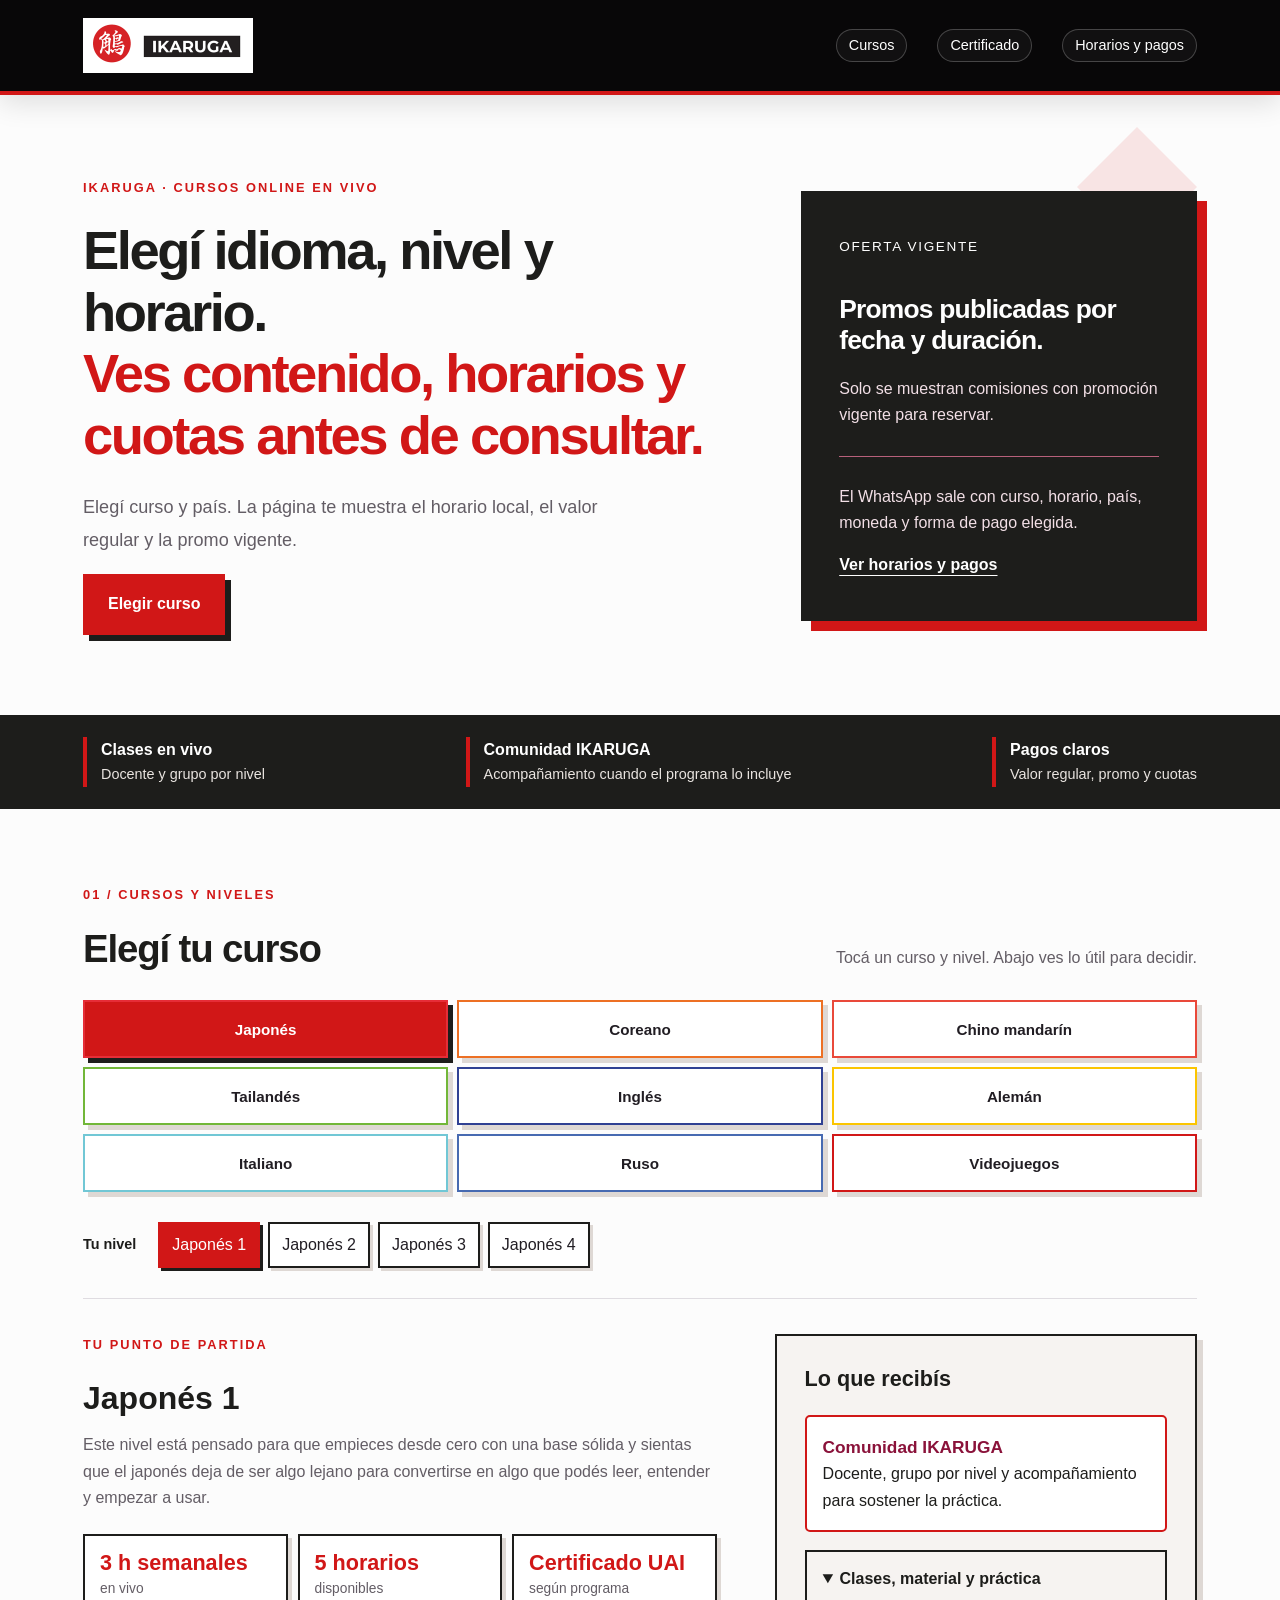
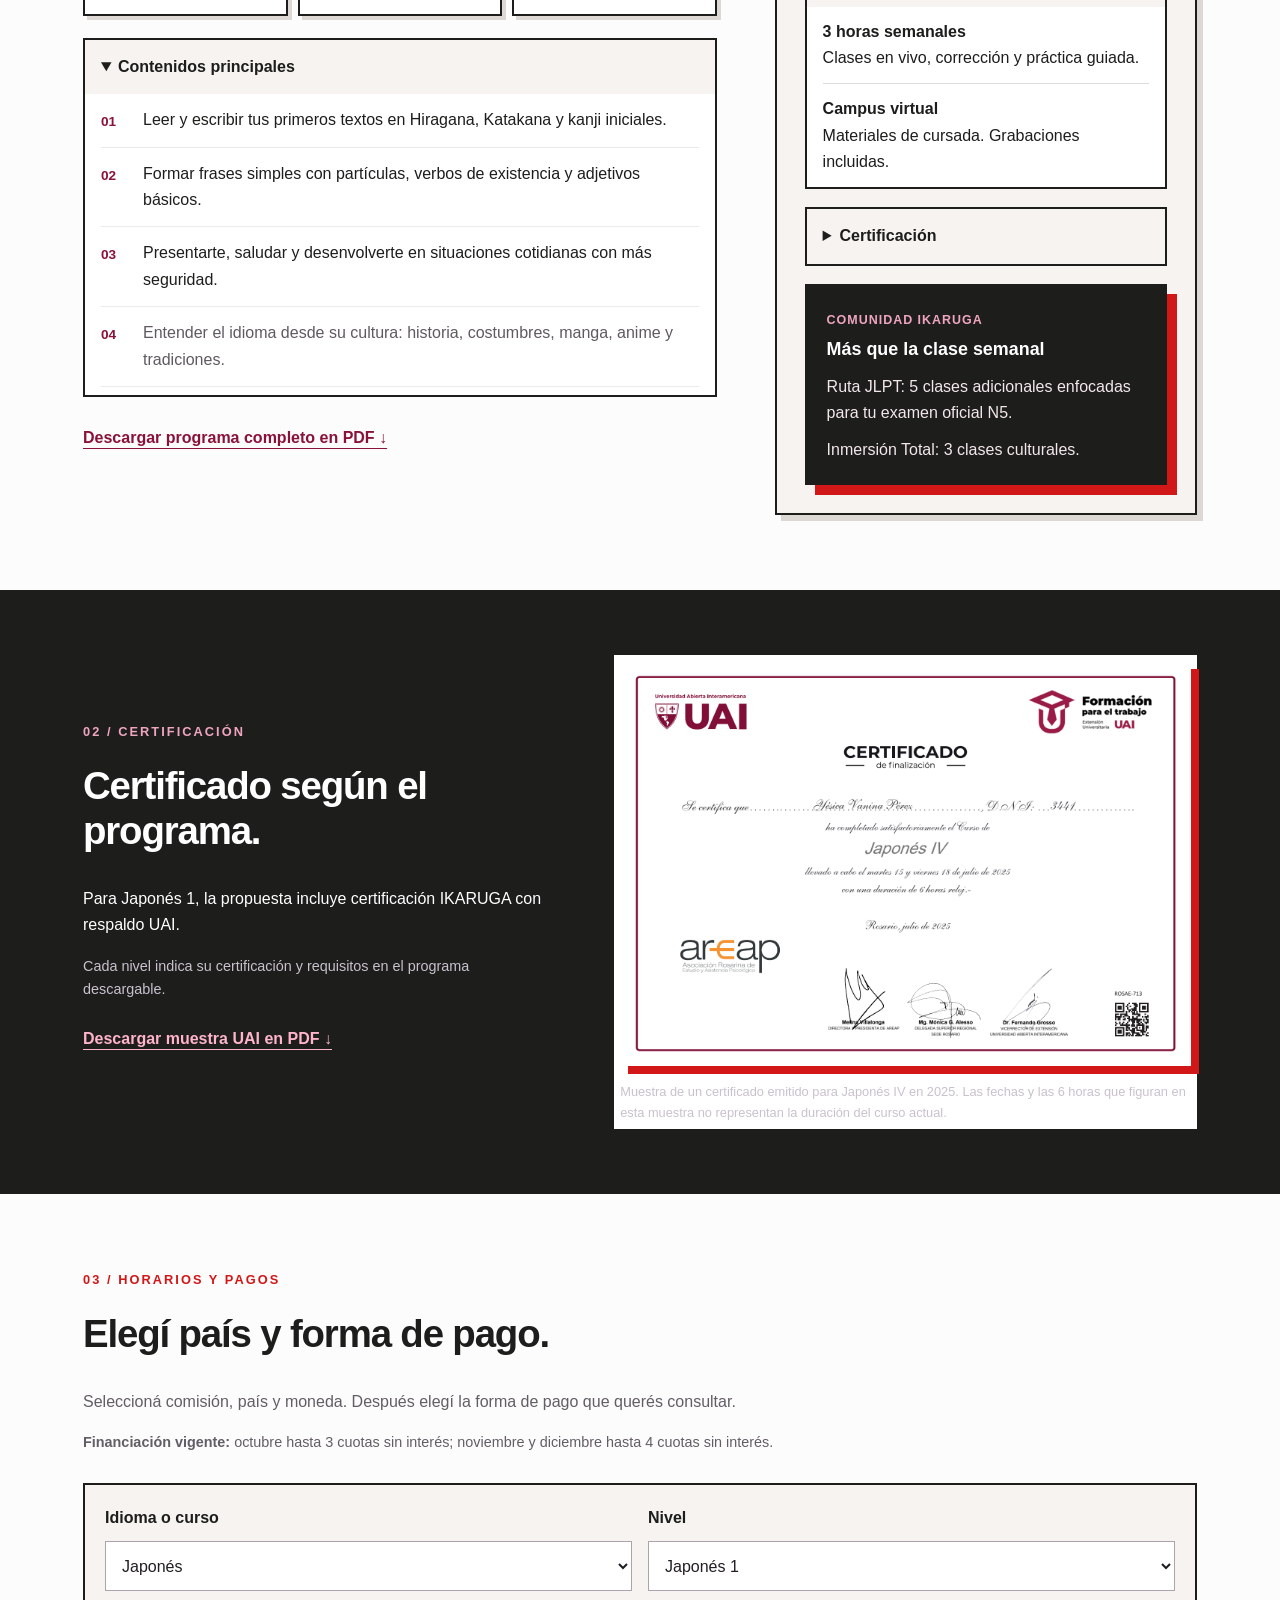
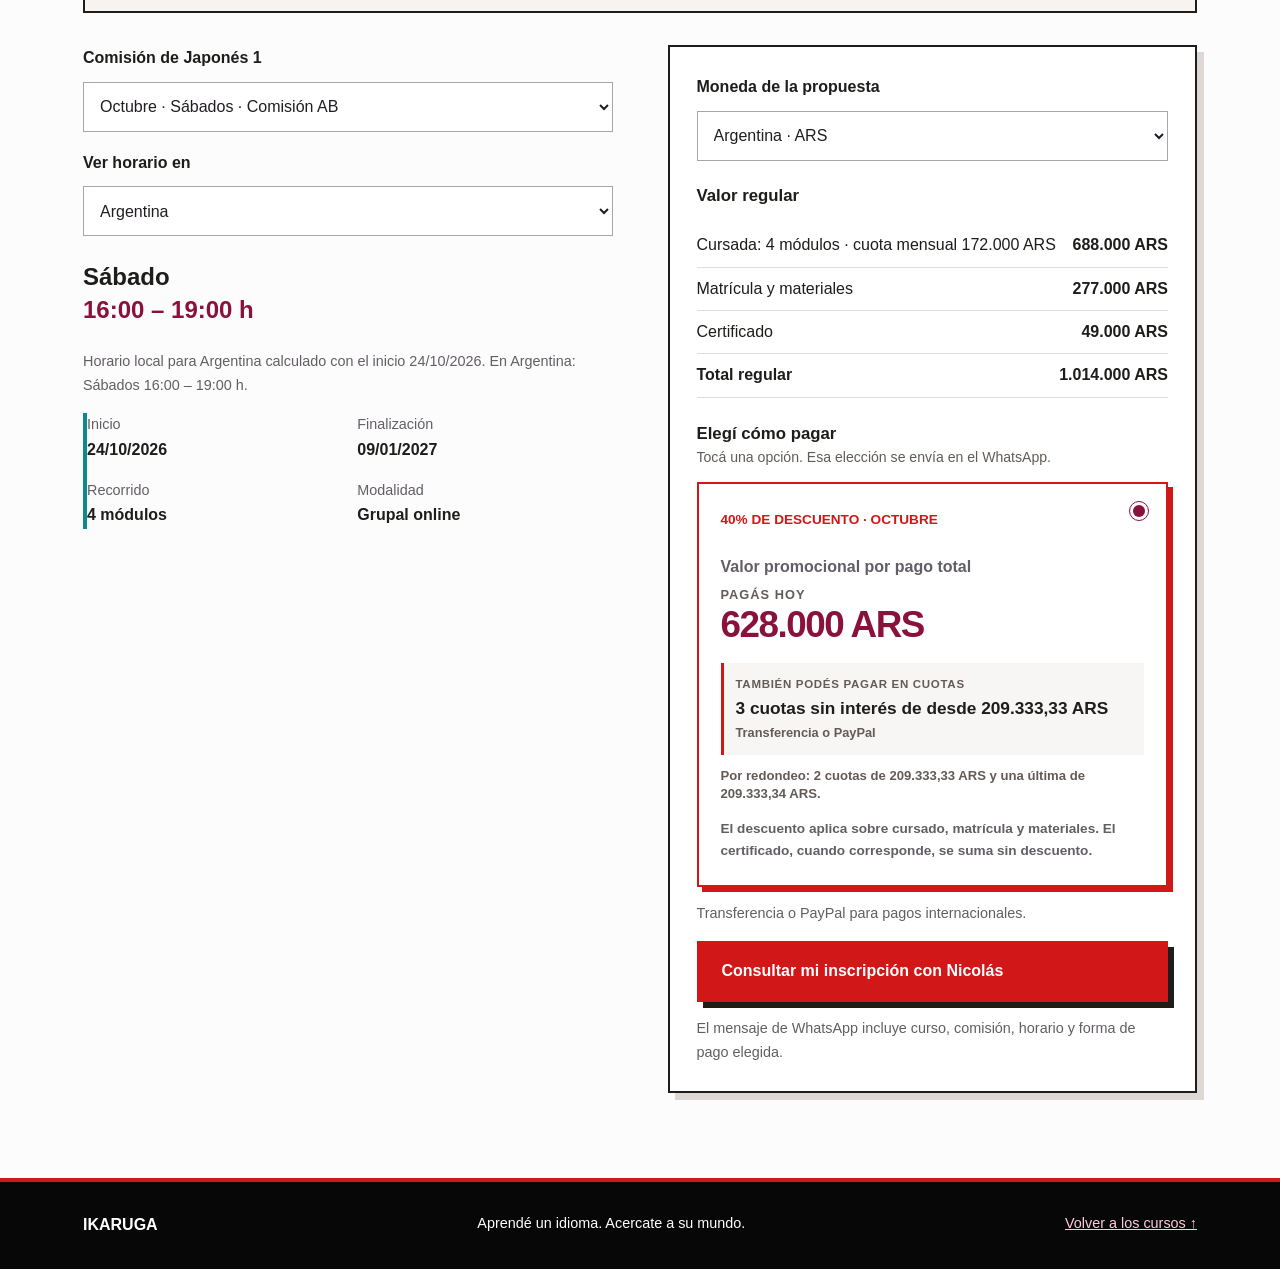
==== commit 3f9100af: "Actualiza contacto de Nicolas" ====
--- a/index.html
+++ b/index.html
@@ -5,5 +5,5 @@
 <div class="value-band"><div class="wrap"><span><strong>Clases en vivo</strong> Docente y grupo por nivel</span><span><strong>Comunidad IKARUGA</strong> Acompañamiento cuando el programa lo incluye</span><span><strong>Pagos claros</strong> Valor regular, promo y cuotas</span></div></div>
 <section class="wrap course-section" id="cursos"><div class="section-top"><div><p class="eyebrow">01 / CURSOS Y NIVELES</p><h2>Elegí tu curso</h2></div><p>Tocá un curso y nivel. Abajo ves lo útil para decidir.</p></div><div id="course-picker" class="course-picker" role="group" aria-label="Elegí tu curso"></div><div class="level-row"><span>Tu nivel</span><div id="levels" role="group" aria-label="Elegí tu nivel"></div></div><article id="course-detail" aria-live="polite"></article></section>
 <section class="certificate-section" id="certificacion"><div class="wrap certificate-grid"><div><p class="eyebrow">02 / CERTIFICACIÓN</p><h2>Certificado según el programa.</h2><p id="cert-text"></p><p class="small">Cada nivel indica su certificación y requisitos en el programa descargable.</p><a class="text-link" id="uai-link" href="certificado-uai-muestra.pdf" download>Descargar muestra UAI en PDF ↓</a></div><figure id="uai-figure"><a href="certificado-uai-muestra.pdf" target="_blank" rel="noopener" aria-label="Abrir muestra de certificado UAI en PDF"><img src="certificado-uai.png" alt="Muestra real de certificado de finalización UAI de Japonés IV" width="1516" height="1072"></a><figcaption>Muestra de un certificado emitido para Japonés IV en 2025. Las fechas y las 6 horas que figuran en esta muestra no representan la duración del curso actual.</figcaption></figure></div></section>
-<section class="wrap enrollment" id="inscripcion"><p class="eyebrow">03 / HORARIOS Y PAGOS</p><h2>Elegí país y forma de pago.</h2><p>Seleccioná comisión, país y moneda. Después elegí la forma de pago que querés consultar.</p><div class="mobile-choice"><div><label for="quick-course">Idioma o curso</label><select id="quick-course"></select></div><div><label for="quick-level">Nivel</label><select id="quick-level"></select></div></div><div class="enrollment-grid"><div><label for="group">Comisión de <span id="selected-name"></span></label><select id="group"></select><label class="stacked-label" for="country">Ver horario en</label><select id="country"><option value="AR">Argentina</option><option value="CL">Chile</option><option value="US_ET">Estados Unidos (este)</option><option value="US_PT">Estados Unidos (pacífico)</option><option value="ES">España</option><option value="CO">Colombia</option><option value="PY">Paraguay</option><option value="UY">Uruguay</option><option value="VE">Venezuela</option><option value="BO">Bolivia</option><option value="PE">Perú</option><option value="EC">Ecuador</option><option value="MX">México</option></select><div id="schedule" class="schedule"></div></div><div class="payment"><label for="currency">Moneda de la propuesta</label><select id="currency"><option value="ARS">Argentina · ARS</option><option value="USD">Internacional · USD</option><option value="MXN">México · MXN</option></select><div id="price"></div><a class="button full" id="contact" target="_blank" rel="noopener">Consultar mi inscripción con ISA</a><p class="small">El mensaje de WhatsApp incluye curso, comisión, horario y forma de pago elegida.</p></div></div></section>
+<section class="wrap enrollment" id="inscripcion"><p class="eyebrow">03 / HORARIOS Y PAGOS</p><h2>Elegí país y forma de pago.</h2><p>Seleccioná comisión, país y moneda. Después elegí la forma de pago que querés consultar.</p><div class="mobile-choice"><div><label for="quick-course">Idioma o curso</label><select id="quick-course"></select></div><div><label for="quick-level">Nivel</label><select id="quick-level"></select></div></div><div class="enrollment-grid"><div><label for="group">Comisión de <span id="selected-name"></span></label><select id="group"></select><label class="stacked-label" for="country">Ver horario en</label><select id="country"><option value="AR">Argentina</option><option value="CL">Chile</option><option value="US_ET">Estados Unidos (este)</option><option value="US_PT">Estados Unidos (pacífico)</option><option value="ES">España</option><option value="CO">Colombia</option><option value="PY">Paraguay</option><option value="UY">Uruguay</option><option value="VE">Venezuela</option><option value="BO">Bolivia</option><option value="PE">Perú</option><option value="EC">Ecuador</option><option value="MX">México</option></select><div id="schedule" class="schedule"></div></div><div class="payment"><label for="currency">Moneda de la propuesta</label><select id="currency"><option value="ARS">Argentina · ARS</option><option value="USD">Internacional · USD</option><option value="MXN">México · MXN</option></select><div id="price"></div><a class="button full" id="contact" target="_blank" rel="noopener">Consultar mi inscripción con Nicolás</a><p class="small">El mensaje de WhatsApp incluye curso, comisión, horario y forma de pago elegida.</p></div></div></section>
 <footer><div class="wrap"><strong>IKARUGA</strong><span>Aprendé un idioma. Acercate a su mundo.</span><a href="#cursos">Volver a los cursos ↑</a></div></footer></main><script src="data.js?v=c9bdf9d"></script><script src="app.js?v=a97ff61"></script></body></html>
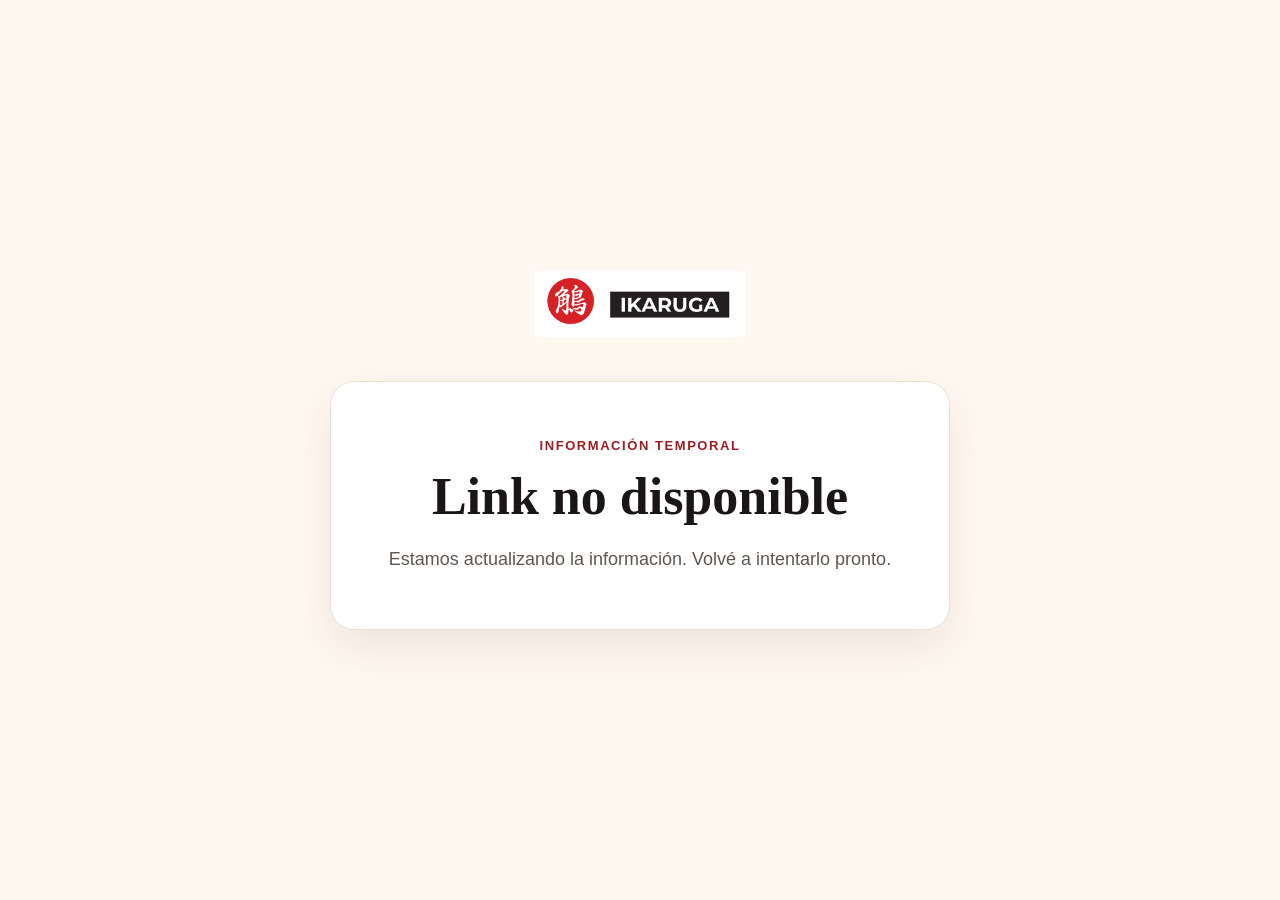
==== commit ca5df05c: "Muestra aviso temporal de actualización" ====
--- a/index.html
+++ b/index.html
@@ -1,9 +1,31 @@
 <!doctype html>
-<html lang="es"><head><meta charset="utf-8"><meta name="viewport" content="width=device-width,initial-scale=1"><title>IKARUGA · Cursos online por nivel</title><meta name="description" content="Cursos online en vivo de IKARUGA: contenidos por nivel, horarios por país, certificación y opciones de pago."><link rel="icon" type="image/svg+xml" href="data:image/svg+xml,%3Csvg xmlns='http://www.w3.org/2000/svg' viewBox='0 0 32 32'%3E%3Crect width='32' height='32' rx='6' fill='%238a123a'/%3E%3Ctext x='16' y='24' text-anchor='middle' fill='white' font-size='24' font-family='serif'%3EI%3C/text%3E%3C/svg%3E"><link rel="stylesheet" href="style.css?v=a8b880e"><link rel="stylesheet" href="mobile-marketing.css?v=a8b880e"></head>
-<body><a class="skip" href="#cursos">Ir a los cursos</a><header><a class="brand" href="#inicio" aria-label="IKARUGA inicio"><img src="logo.png" alt="IKARUGA" width="180" height="52"></a><nav aria-label="Principal"><a href="#cursos">Cursos</a><a href="#certificacion">Certificado</a><a href="#inscripcion">Horarios y pagos</a></nav></header>
-<main id="inicio"><section class="hero wrap"><div><p class="eyebrow">IKARUGA · CURSOS ONLINE EN VIVO</p><h1>Elegí idioma, nivel y horario.<br><em>Ves contenido, horarios y cuotas antes de consultar.</em></h1><p class="intro">Elegí curso y país. La página te muestra el horario local, el valor regular y la promo vigente.</p><a class="button" href="#cursos">Elegir curso</a></div><aside class="hero-note"><span class="note-number">Oferta vigente</span><h2>Promos publicadas por fecha y duración.</h2><p>Solo se muestran comisiones con promoción vigente para reservar.</p><div class="note-rule"></div><p>El WhatsApp sale con curso, horario, país, moneda y forma de pago elegida.</p><a href="#inscripcion">Ver horarios y pagos</a></aside></section>
-<div class="value-band"><div class="wrap"><span><strong>Clases en vivo</strong> Docente y grupo por nivel</span><span><strong>Comunidad IKARUGA</strong> Acompañamiento cuando el programa lo incluye</span><span><strong>Pagos claros</strong> Valor regular, promo y cuotas</span></div></div>
-<section class="wrap course-section" id="cursos"><div class="section-top"><div><p class="eyebrow">01 / CURSOS Y NIVELES</p><h2>Elegí tu curso</h2></div><p>Tocá un curso y nivel. Abajo ves lo útil para decidir.</p></div><div id="course-picker" class="course-picker" role="group" aria-label="Elegí tu curso"></div><div class="level-row"><span>Tu nivel</span><div id="levels" role="group" aria-label="Elegí tu nivel"></div></div><article id="course-detail" aria-live="polite"></article></section>
-<section class="certificate-section" id="certificacion"><div class="wrap certificate-grid"><div><p class="eyebrow">02 / CERTIFICACIÓN</p><h2>Certificado según el programa.</h2><p id="cert-text"></p><p class="small">Cada nivel indica su certificación y requisitos en el programa descargable.</p><a class="text-link" id="uai-link" href="certificado-uai-muestra.pdf" download>Descargar muestra UAI en PDF ↓</a></div><figure id="uai-figure"><a href="certificado-uai-muestra.pdf" target="_blank" rel="noopener" aria-label="Abrir muestra de certificado UAI en PDF"><img src="certificado-uai.png" alt="Muestra real de certificado de finalización UAI de Japonés IV" width="1516" height="1072"></a><figcaption>Muestra de un certificado emitido para Japonés IV en 2025. Las fechas y las 6 horas que figuran en esta muestra no representan la duración del curso actual.</figcaption></figure></div></section>
-<section class="wrap enrollment" id="inscripcion"><p class="eyebrow">03 / HORARIOS Y PAGOS</p><h2>Elegí país y forma de pago.</h2><p>Seleccioná comisión, país y moneda. Después elegí la forma de pago que querés consultar.</p><div class="mobile-choice"><div><label for="quick-course">Idioma o curso</label><select id="quick-course"></select></div><div><label for="quick-level">Nivel</label><select id="quick-level"></select></div></div><div class="enrollment-grid"><div><label for="group">Comisión de <span id="selected-name"></span></label><select id="group"></select><label class="stacked-label" for="country">Ver horario en</label><select id="country"><option value="AR">Argentina</option><option value="CL">Chile</option><option value="US_ET">Estados Unidos (este)</option><option value="US_PT">Estados Unidos (pacífico)</option><option value="ES">España</option><option value="CO">Colombia</option><option value="PY">Paraguay</option><option value="UY">Uruguay</option><option value="VE">Venezuela</option><option value="BO">Bolivia</option><option value="PE">Perú</option><option value="EC">Ecuador</option><option value="MX">México</option></select><div id="schedule" class="schedule"></div></div><div class="payment"><label for="currency">Moneda de la propuesta</label><select id="currency"><option value="ARS">Argentina · ARS</option><option value="USD">Internacional · USD</option><option value="MXN">México · MXN</option></select><div id="price"></div><a class="button full" id="contact" target="_blank" rel="noopener">Consultar mi inscripción con Nicolás</a><p class="small">El mensaje de WhatsApp incluye curso, comisión, horario y forma de pago elegida.</p></div></div></section>
-<footer><div class="wrap"><strong>IKARUGA</strong><span>Aprendé un idioma. Acercate a su mundo.</span><a href="#cursos">Volver a los cursos ↑</a></div></footer></main><script src="data.js?v=c9bdf9d"></script><script src="app.js?v=a97ff61"></script></body></html>
+<html lang="es">
+<head>
+  <meta charset="utf-8">
+  <meta name="viewport" content="width=device-width, initial-scale=1">
+  <title>IKARUGA · Sitio en actualización</title>
+  <meta name="description" content="La información de IKARUGA se encuentra en actualización.">
+  <link rel="icon" type="image/png" href="logo.png">
+  <style>
+    :root { color-scheme: light; }
+    * { box-sizing: border-box; }
+    body { margin: 0; min-height: 100vh; display: grid; place-items: center; padding: 24px; background: #fff8f1; color: #191615; font-family: Arial, Helvetica, sans-serif; }
+    main { width: min(100%, 620px); text-align: center; }
+    img { width: min(210px, 65vw); height: auto; margin-bottom: 40px; }
+    .notice { background: #fff; border: 1px solid #ebdfd2; border-radius: 24px; padding: clamp(32px, 7vw, 56px); box-shadow: 0 18px 45px rgba(55, 31, 17, .09); }
+    .label { margin: 0 0 16px; color: #9c1d22; font-size: 13px; font-weight: 700; letter-spacing: .12em; text-transform: uppercase; }
+    h1 { margin: 0; font-family: Georgia, 'Times New Roman', serif; font-size: clamp(32px, 7vw, 52px); line-height: 1.08; }
+    p:last-child { margin: 20px 0 0; color: #5f5650; font-size: 18px; line-height: 1.55; }
+  </style>
+</head>
+<body>
+  <main>
+    <img src="logo.png" alt="IKARUGA">
+    <section class="notice" aria-labelledby="title">
+      <p class="label">Información temporal</p>
+      <h1 id="title">Link no disponible</h1>
+      <p>Estamos actualizando la información. Volvé a intentarlo pronto.</p>
+    </section>
+  </main>
+</body>
+</html>
